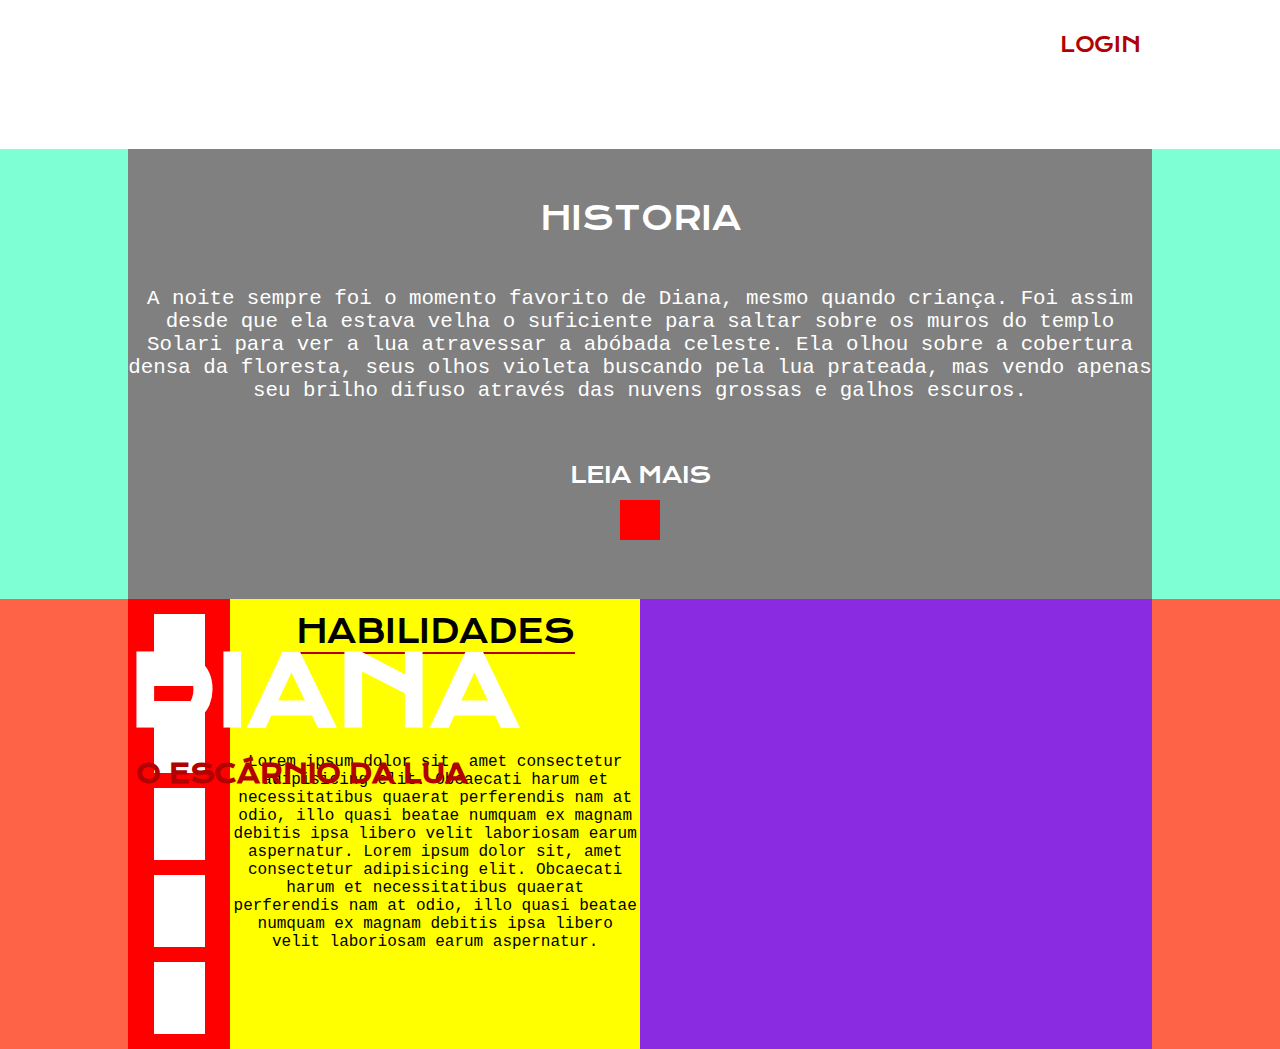
==== index.html @ a8ea3fb9 "adicionei tudo" ====
<!DOCTYPE html>
<html lang="pt-br">

<head>
    <meta charset="UTF-8">
    <meta name="viewport" content="width=device-width, initial-scale=1.0">
    <link rel="stylesheet" href="css/index.css">
    <link href="https://fonts.googleapis.com/css2?family=Krona+One&display=swap" rel="stylesheet">
    <link href="https://fonts.googleapis.com/css2?family=Krona+One&display=swap" rel="stylesheet">
    <link rel="stylesheet" href="https://fontawesome.com/icons/accusoft?style=brands">
    <title>Diana</title>
</head>

<body>
    <!--Começo da NavBar-->
    <section class="secNavBar">
        <div class="containerNavBar">
            <div class="divUl">
                <ul>
                    <li class="liNavBar" onclick="scrollHistoria()">HISTORIA</li>
                    <li class="liNavBar">HABILIDADES</li>
                    <li class="liNavBar">GALERIA</li>
                    <li class="liNavBar">MINHA HISTORIA</li>
                </ul>
            </div>
            <div class="divLogin">
                <p class="pLogin">
                    LOGIN
                </p>
            </div>
        </div>
    </section>
    <!--Fim da NavBar-->
    <!--TITULO DO VIDEO-->
    <section class="tituloVideo">
        <div>
            <H3>
                <p>DIANA</p>
                <span>O ESCÁRNIO DA LUA</span>
            </H3>
        </div>

    </section>


    <!--Começo do video-->
    <section class="secVideo">
        <video autoplay loop muted>
            <source src="Videos/diana_feito.mp4">
        </video>
    </section>
    <!-- Fim do video -->

    <!-- Historia -->
    <section class="secHistoria" id="secHistoria">
        <div class="divHistoria">
            <div class="tituloHistoria">
                <p>
                    HISTORIA
                </p>
            </div>
            <div class="conteudoHistoria">
                <p>
                    A noite sempre foi o momento favorito de Diana, mesmo quando criança. Foi assim desde que ela estava
                    velha o suficiente para saltar sobre os muros do templo Solari para ver a lua atravessar a abóbada
                    celeste. Ela olhou sobre a cobertura densa da floresta, seus olhos violeta buscando pela lua
                    prateada, mas vendo apenas seu brilho difuso através das nuvens grossas e galhos escuros.
                </p>
            </div>
            <div class="botaoHistoria">
                <p>
                    LEIA MAIS
                </p>
                <div class="simboloDianaHistoria">
                    <div class="botaoContinuar">
                    </div>
                </div>
            </div>
        </div>
    </section>

    <section class="secHabilidades">
        <div class="divHabilidades">
            <div class="iconesHabilidades">
                <div class="habilidades">
                    <div class="habilidadePassiva">
                    </div>
                    <div class="habilidadeQ">
                    </div>
                    <div class="habilidadeW">
                    </div>
                    <div class="habilidadeE">
                    </div>
                    <div class="habilidadeR">
                    </div>
                </div>
            </div>
            <div class="habilidadesTitulo">
                <p class="pHabilidade">
                    HABILIDADES
                </p>
                <p class="descHabilidade">
                    Lorem ipsum dolor sit, amet consectetur adipisicing elit. Obcaecati harum et necessitatibus quaerat
                    perferendis nam at odio, illo quasi beatae numquam ex magnam debitis ipsa libero velit laboriosam
                    earum aspernatur.
                    Lorem ipsum dolor sit, amet consectetur adipisicing elit. Obcaecati harum et necessitatibus quaerat
                    perferendis nam at odio, illo quasi beatae numquam ex magnam debitis ipsa libero velit laboriosam
                    earum aspernatur.
                </p>
            </div>
        </div>

    </section>






</body>


<script src="js/index.js">
</script>

</html>
---- css/index.css ----
* {
    margin: 0;
    padding: 0;
    list-style: none;
    outline: none;
}

html {
    scroll-behavior: smooth;
}

.secNavBar {
    background-color: transparent;
    width: 100%;
    height: 10vh;
    font-size: 20px;
    display: flex;
    justify-content: center;
    position: absolute;
    color: white;
    font-family: 'Krona One', sans-serif;
    z-index: 10;
    cursor: pointer;
}

.containerNavBar {
    width: 90%;
    height: 100%;
    background-color: transparent;
    display: flex;
}

.divUl {
    display: flex;
    width: 80%;
    height: 100%;
    align-items: center;
    justify-content: space-evenly;
    background-color: transparent;
}

.divUl ul {
    width: 100%;
    display: flex;
    justify-content: space-evenly;
}

.liNavBar:hover {
    text-decoration: underline #b10101;
    transform: scale(1.1);
    transition: 1s;

}

.divLogin {
    width: 20%;
    height: 100%;
    background-color: transparent;
    display: flex;
    align-items: center;
    justify-content: center;
    color: #b10101;

}

.pLogin {
    border: 2px solid white;
    border-radius: 10px;
    padding: 5px 5px;
    cursor: pointer;
    transition: 1s;
}

.pLogin:hover {
    transform: scale(1.1);
    transition: 1s;
    letter-spacing: 3px;
    border: #b10101 solid;
}

.secVideo video {
    width: 100%;

}

.tituloVideo {
    display: flex;
    position: absolute;
    color: white;
    top: 70%;
    left: 10%;
    font-family: 'Krona One', sans-serif;
}

.tituloVideo h3 {
    font-size: 2rem;
}

.tituloVideo p {
    font-size: 6rem;
}

.tituloVideo span {
    font-size: 25px;
    margin-left: 2%;
    color: #b10101;
}

.secHistoria {
    width: 100%;
    height: 50vh;
    background-color: aquamarine;
    margin-top: -5px;
    display: flex;
    justify-content: center;
}

.divHistoria {
    width: 80%;
    height: 100%;
    background-color: gray;
    display: flex;
    align-items: center;
    flex-direction: column;
    justify-content: space-evenly;
    text-align: center;

}

.divHistoria p {
    font-size: 2rem;
    color: white;
    font-family: 'Krona One', sans-serif;
}


.conteudoHistoria p {
    font-size: 1.3rem;
    font-family: 'Courier New', Courier, monospace;
}

.botaoHistoria {
    display: flex;
    height: 100px;
    align-items: center;
    flex-direction: column;
    justify-content: space-evenly;
}

.botaoHistoria p {
    font-size: 1.4rem;
}

.simboloDianaHistoria {
    height: 40px;
    width: 40px;
    background-color: red;
}

.secHabilidades {
    background-color: tomato;
    width: 100%;
    height: 50vh;
    display: flex;
    justify-content: center;
}

.divHabilidades {
    width: 80%;
    height: 50vh;
    background-color: blueviolet;
    display: flex;
}

.habilidadesTitulo {
    width: 40%;
    height: 50vh;
    background-color: yellow;
    display: flex;
    align-items: center;
    flex-direction: column;
}

.pHabilidade {
    margin-top: 3%;
    font-size: 2rem;
    font-family: 'Krona One', sans-serif;
    border-bottom: 2px solid #b10101;

}

.descHabilidade {
    margin: auto 0;
    font-size: 1rem;
    text-align: center;
    font-family: 'Courier New', Courier, monospace;
}

.iconesHabilidades {
    width: 10%;
    height: 50vh;
    background-color: blue;
}

.habilidades {
    width: 100%;
    height: 50vh;
    background-color: red;
    display: flex;
    flex-direction: column;
    align-items: center;
    justify-content: space-evenly;
}

.habilidadePassiva {
    background-color: white;
    width: 50%;
    height: 8vh;
}

.habilidadeQ {
    background-color: white;
    width: 50%;
    height: 8vh;
}

.habilidadeW {
    background-color: white;
    width: 50%;
    height: 8vh;
}

.habilidadeE {
    background-color: white;
    width: 50%;
    height: 8vh;
}

.habilidadeR {
    background-color: white;
    width: 50%;
    height: 8vh;
}
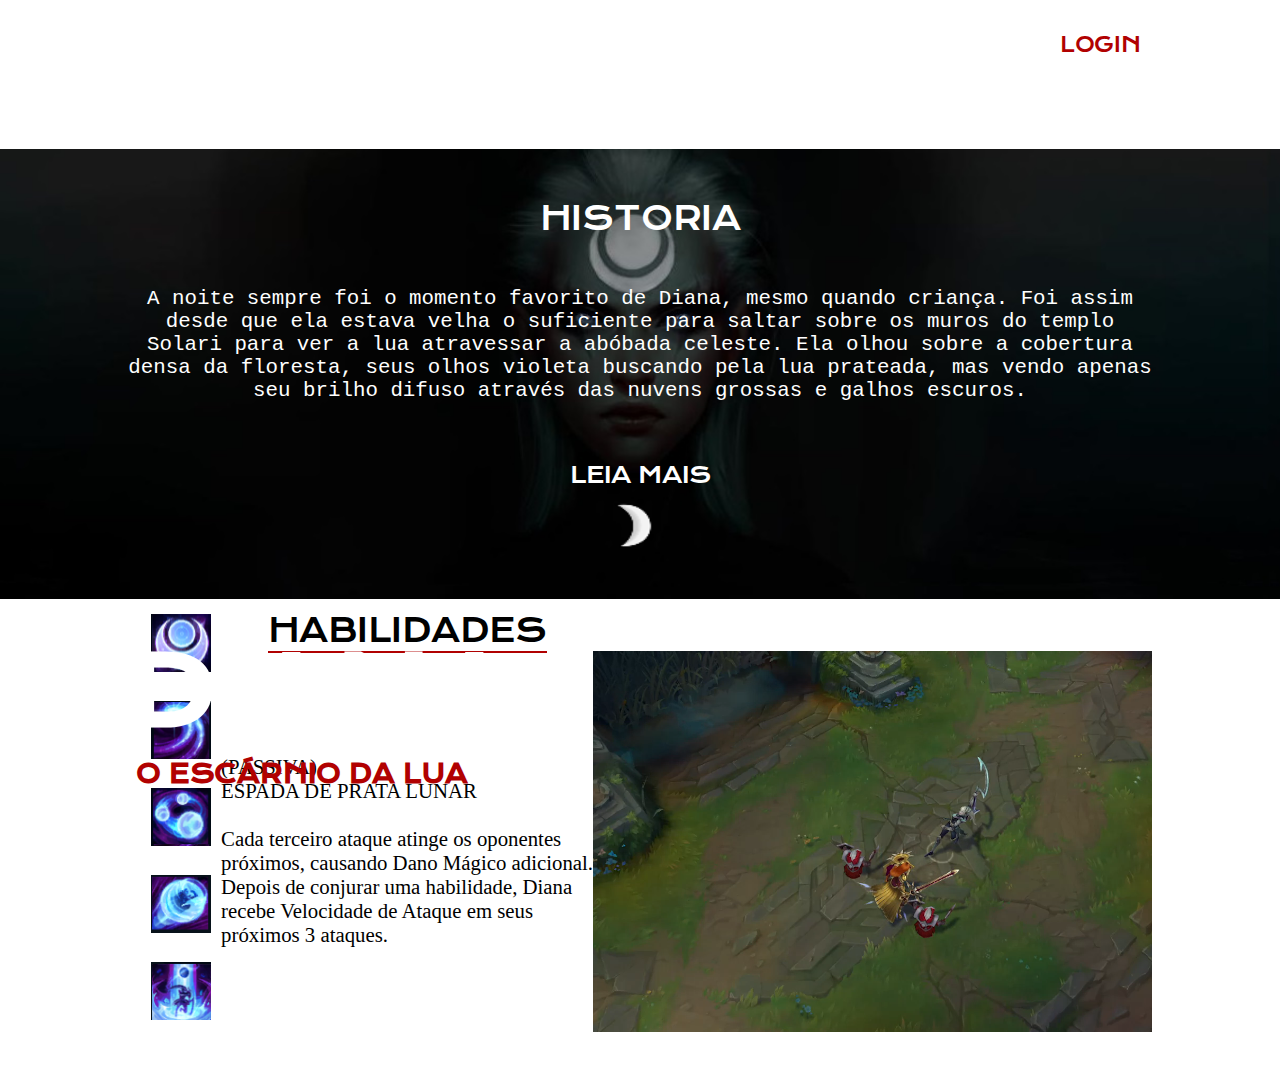
==== commit 82095e62: "varias coisas" ====
--- a/index.html
+++ b/index.html
@@ -72,8 +72,9 @@
                     LEIA MAIS
                 </p>
                 <div class="simboloDianaHistoria">
-                    <div class="botaoContinuar">
-                    </div>
+                    <a href="index.html">
+                        <img src="IMGS/simbolo.png" alt="" width="60px" height="50px">
+                    </a>
                 </div>
             </div>
         </div>
@@ -84,14 +85,19 @@
             <div class="iconesHabilidades">
                 <div class="habilidades">
                     <div class="habilidadePassiva">
+                        <a onclick="abrirPassiva()" id="passiva"><img src="IMGS/passiva.png" alt=""></a>
                     </div>
                     <div class="habilidadeQ">
+                        <a onclick="abrirQ()" id="habQ"><img src="IMGS/Q.png" width="60px" height="58px"></a>
                     </div>
                     <div class="habilidadeW">
+                        <a onclick="abrirW()"><img src="IMGS/W.png" width="60px" height="58px"></a>
                     </div>
                     <div class="habilidadeE">
+                        <img src="IMGS/E.png" width="60px" height="58px">
                     </div>
                     <div class="habilidadeR">
+                        <img src="IMGS/R.png" width="60px" height="58px">
                     </div>
                 </div>
             </div>
@@ -99,14 +105,64 @@
                 <p class="pHabilidade">
                     HABILIDADES
                 </p>
-                <p class="descHabilidade">
-                    Lorem ipsum dolor sit, amet consectetur adipisicing elit. Obcaecati harum et necessitatibus quaerat
-                    perferendis nam at odio, illo quasi beatae numquam ex magnam debitis ipsa libero velit laboriosam
-                    earum aspernatur.
-                    Lorem ipsum dolor sit, amet consectetur adipisicing elit. Obcaecati harum et necessitatibus quaerat
-                    perferendis nam at odio, illo quasi beatae numquam ex magnam debitis ipsa libero velit laboriosam
-                    earum aspernatur.
+                <p class="descHabilidade" id="descP">
+                    (PASSIVA)
+                    <br>
+                    ESPADA DE PRATA LUNAR
+                    <br><br>
+                    Cada terceiro ataque atinge os oponentes próximos, causando Dano Mágico adicional. Depois de
+                    conjurar uma habilidade, Diana recebe Velocidade de Ataque em seus próximos 3 ataques.
                 </p>
+                <p class="descHabilidadeQ" id="descQ">
+                    (Q)
+                    <br>
+                    GOLPE CRESCENTE
+                    <br><br>
+                    Faz um disparo de energia lunar em forma de arco, causando Dano Mágico. Afeta os inimigos atingidos
+                    com Plenilúnio, revelando-os por 3s se não estiverem furtivos.
+                </p>
+
+                <p class="descHabilidadeW" id="descW">
+                    (W)
+                    <br>
+                    CASCATA LÍVIDA
+                    <br><br>
+                    Diana cria três esferas orbitantes que detonam ao contato com inimigos, causando dano em área. Ela
+                    também ganha um escudo temporário que absorve dano. Se a terceira esfera detonar, o escudo recebe
+                    resistência adicional.
+                </p>
+                
+
+            </div>
+            <div class="habVideo">
+                <div class="P" id="habilidadeP">
+                    <video autoplay loop muted>
+                        <source src="IMGS/abilityP.webm">
+                    </video>
+                </div>
+                <div class="Q" id="habilidadeQ">
+                    <video autoplay loop muted>
+                        <source src="IMGS/abilityQ.webm">
+                    </video>
+                </div>
+                <div class="W" id="habilidadeW">
+                    <video autoplay loop muted>
+                        <source src="IMGS/abilityW.webm">
+                    </video>
+                </div>
+
+                <div class="E" id="habilidadeE">
+                    <video autoplay loop muted>
+                        <source src="IMGS/abilityE.webm">
+                    </video>
+                </div>
+
+                <div class="R" id="habilidadeR">
+                    <video autoplay loop muted>
+                        <source src="IMGS/abilityR.webm">
+                    </video>
+                </div>
+
             </div>
         </div>
 
--- a/css/index.css
+++ b/css/index.css
@@ -109,7 +109,8 @@
 .secHistoria {
     width: 100%;
     height: 50vh;
-    background-color: aquamarine;
+    background-image: url(../IMGS/2.jpg);
+    background-size: cover;
     margin-top: -5px;
     display: flex;
     justify-content: center;
@@ -118,7 +119,6 @@
 .divHistoria {
     width: 80%;
     height: 100%;
-    background-color: gray;
     display: flex;
     align-items: center;
     flex-direction: column;
@@ -154,11 +154,11 @@
 .simboloDianaHistoria {
     height: 40px;
     width: 40px;
-    background-color: red;
+    cursor: pointer;
+    margin-right: 40px;
 }
 
 .secHabilidades {
-    background-color: tomato;
     width: 100%;
     height: 50vh;
     display: flex;
@@ -168,14 +168,12 @@
 .divHabilidades {
     width: 80%;
     height: 50vh;
-    background-color: blueviolet;
     display: flex;
 }
 
 .habilidadesTitulo {
     width: 40%;
     height: 50vh;
-    background-color: yellow;
     display: flex;
     align-items: center;
     flex-direction: column;
@@ -191,21 +189,35 @@
 
 .descHabilidade {
     margin: auto 0;
-    font-size: 1rem;
-    text-align: center;
-    font-family: 'Courier New', Courier, monospace;
-}
+    font-size: 1.3rem;
+    text-align: left;
+
+}
+
+.descHabilidadeQ{
+    margin: auto 0;
+    font-size: 1.3rem;
+    text-align: left;
+    display: none;
+
+}
+.descHabilidadeW{
+    margin: auto 0;
+    font-size: 1.3rem;
+    text-align: left;
+    display: none;
+
+}
+
 
 .iconesHabilidades {
     width: 10%;
     height: 50vh;
-    background-color: blue;
 }
 
 .habilidades {
     width: 100%;
     height: 50vh;
-    background-color: red;
     display: flex;
     flex-direction: column;
     align-items: center;
@@ -213,31 +225,61 @@
 }
 
 .habilidadePassiva {
-    background-color: white;
-    width: 50%;
-    height: 8vh;
+    width: 50%;
+    height: 8vh;
+    cursor: pointer;
 }
 
 .habilidadeQ {
-    background-color: white;
-    width: 50%;
-    height: 8vh;
+    width: 50%;
+    height: 8vh;
+    cursor: pointer;
 }
 
 .habilidadeW {
-    background-color: white;
-    width: 50%;
-    height: 8vh;
+    width: 50%;
+    height: 8vh;
+    cursor: pointer;
 }
 
 .habilidadeE {
-    background-color: white;
-    width: 50%;
-    height: 8vh;
+    width: 50%;
+    height: 8vh;
+    cursor: pointer;
 }
 
 .habilidadeR {
-    background-color: white;
-    width: 50%;
-    height: 8vh;
+    width: 50%;
+    height: 8vh;
+    cursor: pointer;
+}
+
+.habVideo {
+    width: 60%;
+}
+
+.habVideo video{
+    width: 100%;
+    height: 470px;
+    margin-top: 7px;
+}
+
+.P {
+    display: block;
+}
+
+.Q {
+    display: none;
+}
+
+.W {
+    display: none;
+}
+
+.E {
+    display: none;
+}
+
+.R {
+    display: none;
 }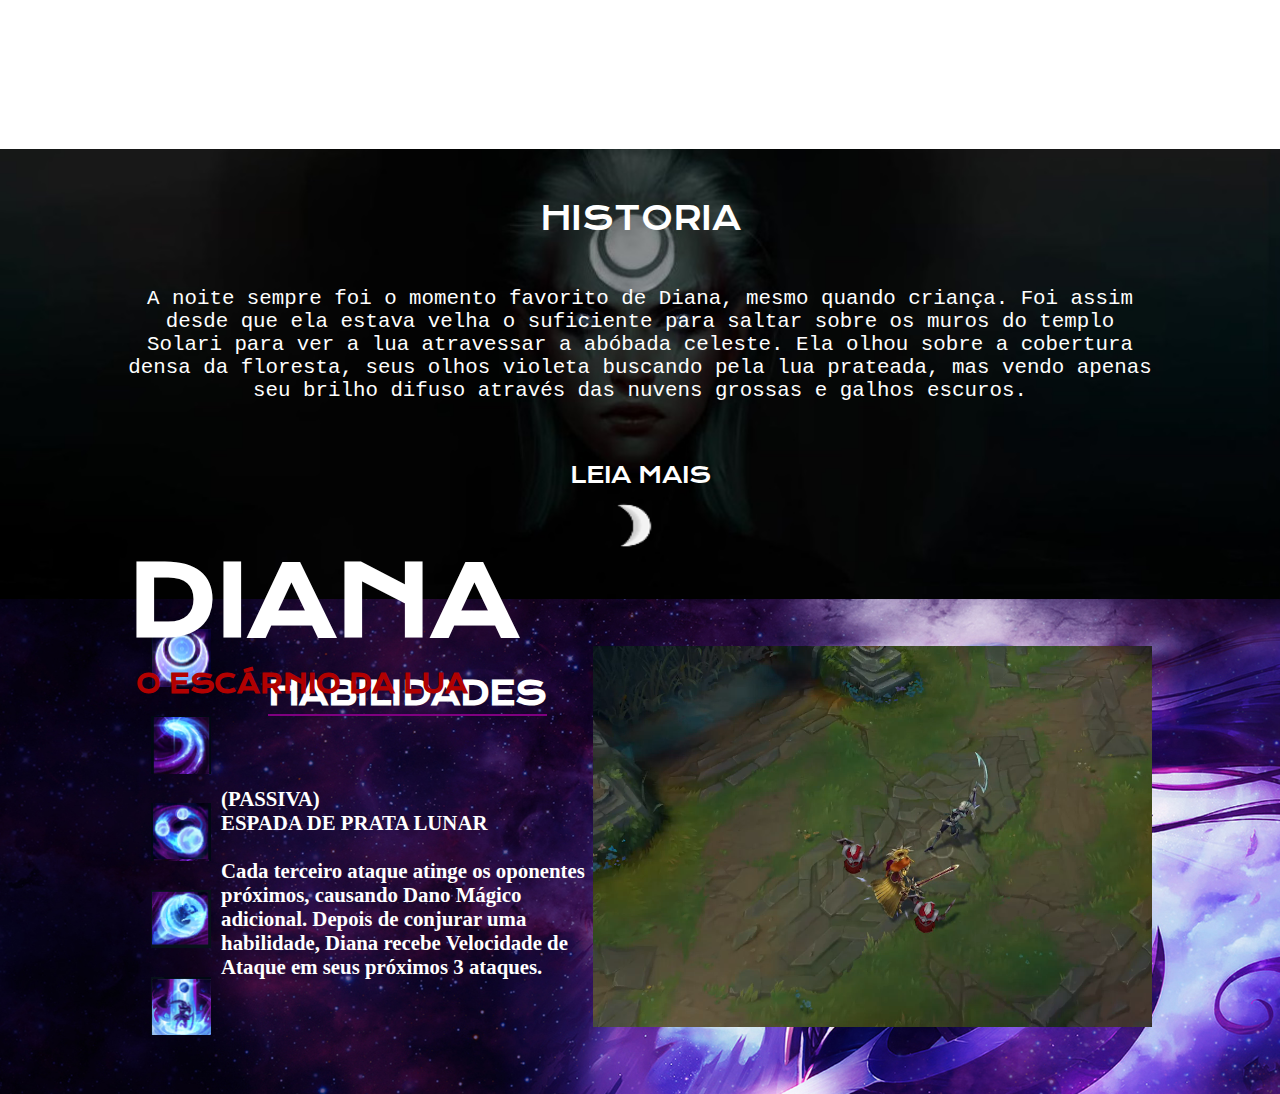
==== commit 882655fe: "pagina login e historia" ====
--- a/index.html
+++ b/index.html
@@ -17,15 +17,16 @@
         <div class="containerNavBar">
             <div class="divUl">
                 <ul>
+                    <li class="liNavBar"><a class="current" href="../public/index.html">INICIO</a></li>
                     <li class="liNavBar" onclick="scrollHistoria()">HISTORIA</li>
-                    <li class="liNavBar">HABILIDADES</li>
+                    <li class="liNavBar" onclick="scrollHabilidade()">HABILIDADES</li>
+                    <li class="liNavBar">SKINS</li>
                     <li class="liNavBar">GALERIA</li>
-                    <li class="liNavBar">MINHA HISTORIA</li>
                 </ul>
             </div>
             <div class="divLogin">
                 <p class="pLogin">
-                    LOGIN
+                    <a class="current" href="../public/login.html">LOGIN</a>
                 </p>
             </div>
         </div>
@@ -61,10 +62,8 @@
             </div>
             <div class="conteudoHistoria">
                 <p>
-                    A noite sempre foi o momento favorito de Diana, mesmo quando criança. Foi assim desde que ela estava
-                    velha o suficiente para saltar sobre os muros do templo Solari para ver a lua atravessar a abóbada
-                    celeste. Ela olhou sobre a cobertura densa da floresta, seus olhos violeta buscando pela lua
-                    prateada, mas vendo apenas seu brilho difuso através das nuvens grossas e galhos escuros.
+                    A noite sempre foi o momento favorito de Diana, mesmo quando criança. Foi assim desde que ela estava velha o suficiente para saltar sobre os muros do templo Solari para ver a lua atravessar a abóbada celeste. Ela olhou sobre a cobertura densa da floresta,
+                    seus olhos violeta buscando pela lua prateada, mas vendo apenas seu brilho difuso através das nuvens grossas e galhos escuros.
                 </p>
             </div>
             <div class="botaoHistoria">
@@ -72,7 +71,7 @@
                     LEIA MAIS
                 </p>
                 <div class="simboloDianaHistoria">
-                    <a href="index.html">
+                    <a href="../public/historia.html">
                         <img src="IMGS/simbolo.png" alt="" width="60px" height="50px">
                     </a>
                 </div>
@@ -80,24 +79,24 @@
         </div>
     </section>
 
-    <section class="secHabilidades">
+    <section class="secHabilidades" id="secHabilidades">
         <div class="divHabilidades">
             <div class="iconesHabilidades">
                 <div class="habilidades">
                     <div class="habilidadePassiva">
-                        <a onclick="abrirPassiva()" id="passiva"><img src="IMGS/passiva.png" alt=""></a>
+                        <a onclick="abrirPassiva()"><img src="IMGS/passiva.png" alt=""></a>
                     </div>
                     <div class="habilidadeQ">
-                        <a onclick="abrirQ()" id="habQ"><img src="IMGS/Q.png" width="60px" height="58px"></a>
+                        <a onclick="abrirQ()"><img src="IMGS/Q.png" width="60px" height="58px"></a>
                     </div>
                     <div class="habilidadeW">
                         <a onclick="abrirW()"><img src="IMGS/W.png" width="60px" height="58px"></a>
                     </div>
                     <div class="habilidadeE">
-                        <img src="IMGS/E.png" width="60px" height="58px">
+                        <a onclick="abrirE()"><img src="IMGS/E.png" width="60px" height="58px"></a>
                     </div>
                     <div class="habilidadeR">
-                        <img src="IMGS/R.png" width="60px" height="58px">
+                        <a onclick="abrirR()"><img src="IMGS/R.png" width="60px" height="58px"></a>
                     </div>
                 </div>
             </div>
@@ -107,31 +106,32 @@
                 </p>
                 <p class="descHabilidade" id="descP">
                     (PASSIVA)
-                    <br>
-                    ESPADA DE PRATA LUNAR
-                    <br><br>
-                    Cada terceiro ataque atinge os oponentes próximos, causando Dano Mágico adicional. Depois de
-                    conjurar uma habilidade, Diana recebe Velocidade de Ataque em seus próximos 3 ataques.
+                    <br> ESPADA DE PRATA LUNAR
+                    <br><br> Cada terceiro ataque atinge os oponentes próximos, causando Dano Mágico adicional. Depois de conjurar uma habilidade, Diana recebe Velocidade de Ataque em seus próximos 3 ataques.
                 </p>
                 <p class="descHabilidadeQ" id="descQ">
                     (Q)
-                    <br>
-                    GOLPE CRESCENTE
-                    <br><br>
-                    Faz um disparo de energia lunar em forma de arco, causando Dano Mágico. Afeta os inimigos atingidos
-                    com Plenilúnio, revelando-os por 3s se não estiverem furtivos.
+                    <br> GOLPE CRESCENTE
+                    <br><br> Faz um disparo de energia lunar em forma de arco, causando Dano Mágico. Afeta os inimigos atingidos com Plenilúnio, revelando-os por 3s se não estiverem furtivos.
                 </p>
 
                 <p class="descHabilidadeW" id="descW">
                     (W)
-                    <br>
-                    CASCATA LÍVIDA
-                    <br><br>
-                    Diana cria três esferas orbitantes que detonam ao contato com inimigos, causando dano em área. Ela
-                    também ganha um escudo temporário que absorve dano. Se a terceira esfera detonar, o escudo recebe
-                    resistência adicional.
+                    <br> CASCATA LÍVIDA
+                    <br><br> Diana cria três esferas orbitantes que detonam ao contato com inimigos, causando dano em área. Ela também ganha um escudo temporário que absorve dano. Se a terceira esfera detonar, o escudo recebe resistência adicional.
                 </p>
-                
+                <p class="descHabilidadeE" id="descE">
+                    (E)
+                    <br>ZÊNITE LUNAR
+                    <br><br>Torna-se a encarnação viva da lua vingativa, avançando contra um inimigo e causando Dano Mágico. Zênite Lunar não tem Tempo de Recarga ao avançar em um inimigo afetado por Plenilúnio. Todos os outros inimigos terão o efeito
+                    de Plenilúnio removido independentemente de terem sido o alvo de Zênite Lunar.
+                </p>
+                <p class="descHabilidadeR" id="descR">
+                    (R)
+                    <br>COLAPSO MINGUANTE
+                    <br><br> Diana revela e atrai todos os inimigos próximos e reduz a velocidade deles. Se Diana atrair um ou mais Campeões inimigos, o Plenilúnio cai sobre ela depois de um breve intervalo, causando Dano Mágico em uma área ao seu redor,
+                    aumentado a cada alvo atraído além do primeiro.
+                </p>
 
             </div>
             <div class="habVideo">
--- a/css/index.css
+++ b/css/index.css
@@ -5,8 +5,12 @@
     outline: none;
 }
 
-html {
-    scroll-behavior: smooth;
+.current {
+    color: white;
+}
+
+.current:hover {
+    text-decoration: underline #b10101;
 }
 
 .secNavBar {
@@ -49,7 +53,6 @@
     text-decoration: underline #b10101;
     transform: scale(1.1);
     transition: 1s;
-
 }
 
 .divLogin {
@@ -60,7 +63,6 @@
     align-items: center;
     justify-content: center;
     color: #b10101;
-
 }
 
 .pLogin {
@@ -80,14 +82,13 @@
 
 .secVideo video {
     width: 100%;
-
 }
 
 .tituloVideo {
     display: flex;
     position: absolute;
     color: white;
-    top: 70%;
+    top: 60%;
     left: 10%;
     font-family: 'Krona One', sans-serif;
 }
@@ -124,7 +125,6 @@
     flex-direction: column;
     justify-content: space-evenly;
     text-align: center;
-
 }
 
 .divHistoria p {
@@ -132,7 +132,6 @@
     color: white;
     font-family: 'Krona One', sans-serif;
 }
-
 
 .conteudoHistoria p {
     font-size: 1.3rem;
@@ -160,15 +159,21 @@
 
 .secHabilidades {
     width: 100%;
-    height: 50vh;
+    height: 55vh;
     display: flex;
     justify-content: center;
+    background: url("../IMGS/dz.jpg");
+    background-size: cover;
+    background-position: center;
+    color: white;
+    font-weight: bold;
 }
 
 .divHabilidades {
     width: 80%;
     height: 50vh;
     display: flex;
+    align-items: center;
 }
 
 .habilidadesTitulo {
@@ -180,35 +185,45 @@
 }
 
 .pHabilidade {
-    margin-top: 3%;
+    margin-top: 20%;
     font-size: 2rem;
     font-family: 'Krona One', sans-serif;
-    border-bottom: 2px solid #b10101;
-
+    border-bottom: 2px solid purple;
 }
 
 .descHabilidade {
     margin: auto 0;
     font-size: 1.3rem;
     text-align: left;
-
-}
-
-.descHabilidadeQ{
-    margin: auto 0;
-    font-size: 1.3rem;
-    text-align: left;
-    display: none;
-
-}
-.descHabilidadeW{
-    margin: auto 0;
-    font-size: 1.3rem;
-    text-align: left;
-    display: none;
-
-}
-
+}
+
+.descHabilidadeQ {
+    margin: auto 0;
+    font-size: 1.3rem;
+    text-align: left;
+    display: none;
+}
+
+.descHabilidadeW {
+    margin: auto 0;
+    font-size: 1.3rem;
+    text-align: left;
+    display: none;
+}
+
+.descHabilidadeE {
+    margin: auto 0;
+    font-size: 1.3rem;
+    text-align: left;
+    display: none;
+}
+
+.descHabilidadeR {
+    margin: auto 0;
+    font-size: 1.3rem;
+    text-align: left;
+    display: none;
+}
 
 .iconesHabilidades {
     width: 10%;
@@ -216,6 +231,7 @@
 }
 
 .habilidades {
+    margin-top: 15px;
     width: 100%;
     height: 50vh;
     display: flex;
@@ -258,10 +274,10 @@
     width: 60%;
 }
 
-.habVideo video{
-    width: 100%;
-    height: 470px;
-    margin-top: 7px;
+.habVideo video {
+    width: 100%;
+    height: 490px;
+    margin-top: 5%;
 }
 
 .P {
